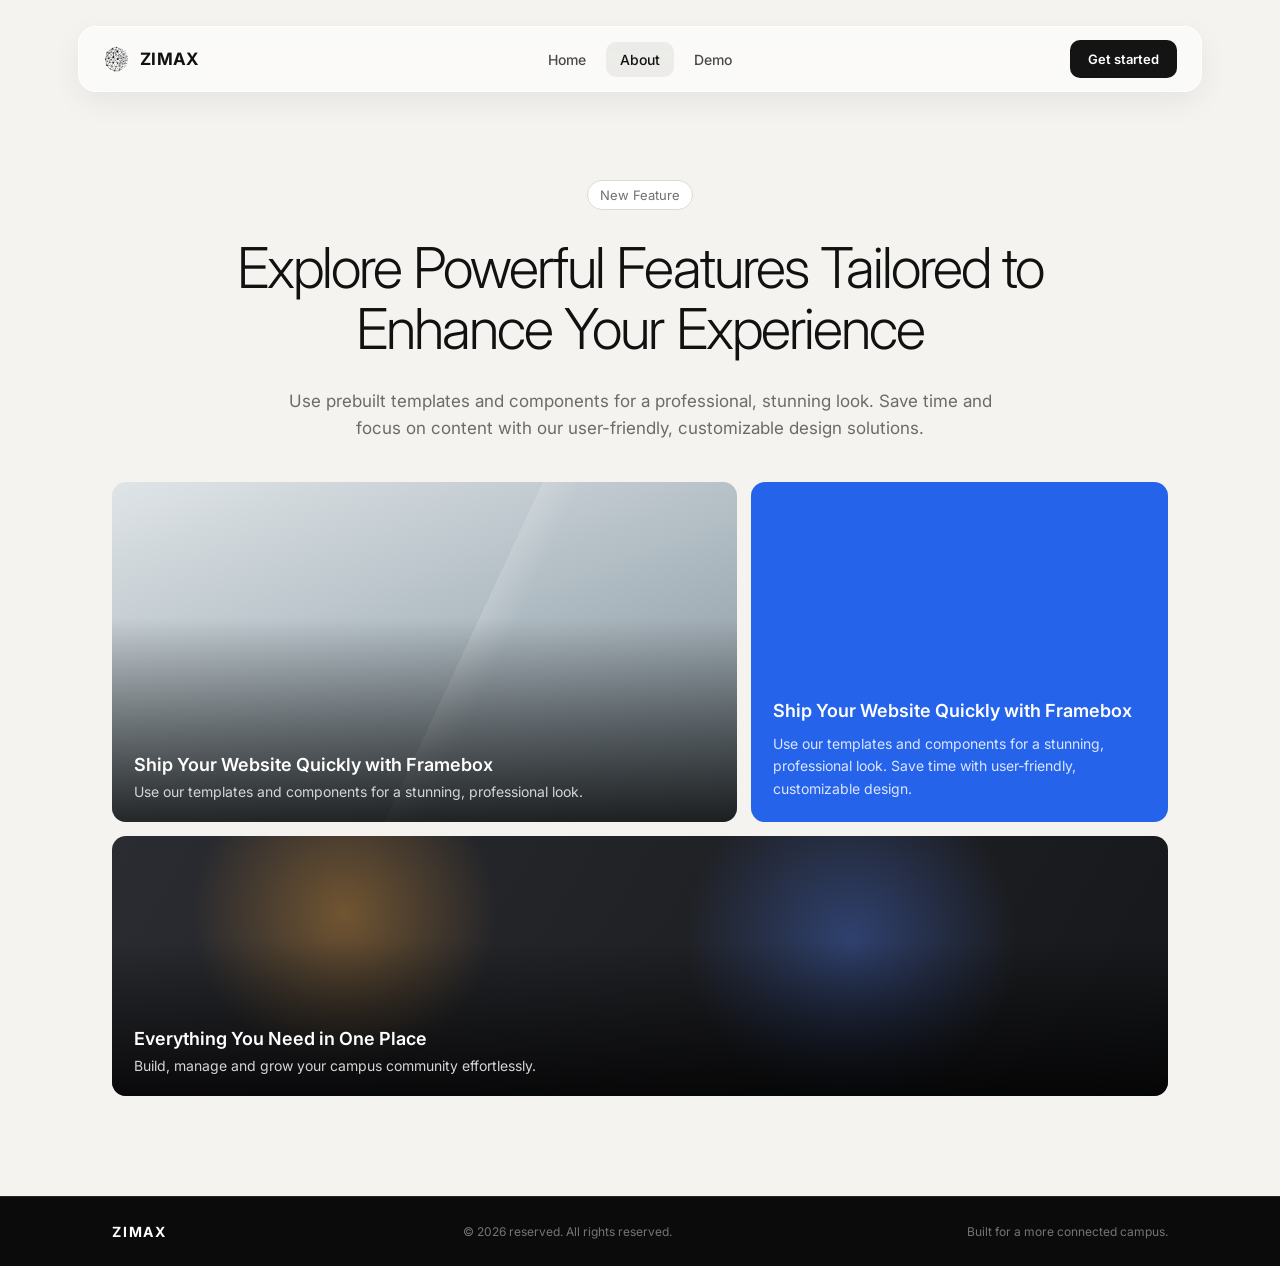
==== about.html @ b288dea6 "about and demo page" ====
<!DOCTYPE html>
<html lang="pt-BR">
<head>
  <meta charset="UTF-8">
  <meta name="viewport" content="width=device-width, initial-scale=1.0">
  <title>Zimax — About</title>
  <link rel="preconnect" href="https://fonts.googleapis.com">
  <link rel="preconnect" href="https://fonts.gstatic.com" crossorigin>
  <link href="https://fonts.googleapis.com/css2?family=Inter:wght@400;500;600;700;800&display=swap" rel="stylesheet">
  <link rel="stylesheet" href="demo.css">
</head>
<body>

  <header class="demo-header">
    <nav class="demo-nav">
      <a class="demo-brand" href="index.html">
        <img src="zimax_logo.png" alt="">
        <span>ZIMAX</span>
      </a>
      <ul class="demo-links">
        <li><a href="index.html">Home</a></li>
        <li><a href="about.html" class="active">About</a></li>
        <li><a href="demo.html">Demo</a></li>
      </ul>
      <details class="demo-menu">
        <summary aria-label="Menu">&#9776;</summary>
        <ul class="demo-menu-links">
          <li><a href="index.html">Home</a></li>
          <li><a href="about.html">About</a></li>
          <li><a href="demo.html">Demo</a></li>
          <li><a href="https://zimax.app">Get started</a></li>
        </ul>
      </details>
      <a href="https://zimax.app" class="btn btn-pill btn-cta">Get started</a>
    </nav>
  </header>

  <main id="top">
    <section class="demo-features about-features" id="features">
      <div class="container">
        <span class="feature-pill">New Feature</span>
        <h2>Explore Powerful Features Tailored to<br>Enhance Your Experience</h2>
        <p class="features-sub">Use prebuilt templates and components for a professional, stunning look. Save time and focus on content with our user-friendly, customizable design solutions.</p>

        <div class="feature-grid">
          <div class="feature-card photo-card">
            <div class="photo-art"></div>
            <div class="feature-caption">
              <h3>Ship Your Website Quickly with Framebox</h3>
              <p>Use our templates and components for a stunning, professional look.</p>
            </div>
          </div>
          <div class="feature-card blue-card">
            <h3>Ship Your Website Quickly with Framebox</h3>
            <p>Use our templates and components for a stunning, professional look. Save time with user-friendly, customizable design.</p>
          </div>
          <div class="feature-card photo-card second">
            <div class="photo-collage"></div>
            <div class="feature-caption">
              <h3>Everything You Need in One Place</h3>
              <p>Build, manage and grow your campus community effortlessly.</p>
            </div>
          </div>
        </div>
      </div>
    </section>

    <footer class="site-footer">
      <div class="container footer-inner">
        <span class="footer-brand">ZIMAX</span>
        <span class="footer-copy">&copy; 2026 reserved. All rights reserved.</span>
        <span class="footer-note">Built for a more connected campus.</span>
      </div>
    </footer>
  </main>

</body>
</html>
---- demo.css ----
* { margin: 0; padding: 0; box-sizing: border-box; }

:root {
  --white: #ffffff;
  --beige: #f4f3ef;
  --dark: #0b0b0b;
  --ink: #111111;
  --muted: #6b6b6b;
  --note: #9a9a9a;
  --font: "Inter", system-ui, -apple-system, sans-serif;
}

html { scroll-behavior: smooth; }

body {
  font-family: var(--font);
  color: var(--ink);
  background: var(--white);
  -webkit-font-smoothing: antialiased;
  overflow-x: hidden;
}
a { text-decoration: none; color: inherit; }
ul { list-style: none; }
img { max-width: 100%; display: block; }

.container { width: 100%; max-width: 1120px; margin: 0 auto; padding: 0 32px; }

/* Header */
.demo-header {
  position: fixed;
  top: 26px;
  left: 0;
  right: 0;
  z-index: 50;
  padding: 0 78px;
}
.demo-nav {
  width: 100%;
  max-width: 1190px;
  height: 66px;
  margin: 0 auto;
  padding: 0 24px;
  display: grid;
  grid-template-columns: 1fr auto 1fr;
  align-items: center;
  border-radius: 18px;
  background: rgba(255, 255, 255, .58);
  backdrop-filter: blur(18px) saturate(140%);
  -webkit-backdrop-filter: blur(18px) saturate(140%);
  border: 1px solid rgba(255, 255, 255, .7);
  box-shadow: 0 10px 30px rgba(0, 0, 0, .06);
}
.demo-brand { display: inline-flex; align-items: center; gap: 10px; justify-self: start; }
.demo-brand img { width: 27px; height: auto; }
.demo-brand span { font-size: 17px; font-weight: 700; letter-spacing: .02em; color: var(--ink); }
.demo-links { display: flex; gap: 6px; justify-self: center; }
.demo-links a {
  display: block;
  font-size: 14px; font-weight: 500;
  color: #4a4a4a;
  padding: 9px 14px;
  border-radius: 10px;
  transition: background .25s ease, color .25s ease, transform .25s ease;
}
.demo-links a:hover { color: #000; transform: translateY(-1px); }
.demo-links a.active { background: rgba(0, 0, 0, .06); color: #111; }
.demo-menu { display: none; }
.demo-menu summary {
  list-style: none;
  cursor: pointer;
  font-size: 20px;
  line-height: 1;
  padding: 8px 10px;
  color: #111;
}
.demo-menu summary::-webkit-details-marker { display: none; }
.demo-menu-links {
  position: absolute;
  right: 0;
  top: 48px;
  min-width: 170px;
  background: rgba(255,255,255,.96);
  backdrop-filter: blur(16px);
  border: 1px solid rgba(0,0,0,.08);
  border-radius: 14px;
  padding: 8px;
  box-shadow: 0 14px 30px rgba(0,0,0,.10);
}
.demo-menu-links li a {
  display: block;
  padding: 10px 12px;
  border-radius: 8px;
  font-size: 14px;
  color: #333;
}
.demo-menu-links li a:hover { background: rgba(0,0,0,.05); }

/* Hero */
.demo-hero {
  position: relative;
  padding: 168px 0 70px;
  text-align: center;
  background-color: var(--white);
  background-image:
    linear-gradient(to bottom,
      rgba(255, 255, 255, 0) 0%,
      rgba(255, 255, 255, .12) 14%,
      rgba(255, 255, 255, .55) 32%,
      rgba(255, 255, 255, .92) 52%,
      #ffffff 70%),
    linear-gradient(to right, #d6d6d6 1px, transparent 1px),
    linear-gradient(to bottom, #d6d6d6 1px, transparent 1px);
  background-size: auto, 64px 64px, 64px 64px;
  background-position: center top;
}
.announce {
  display: inline-flex; align-items: center; gap: 8px;
  border: 1px solid #d6d6d6;
  border-radius: 999px;
  padding: 7px 14px;
  background: rgba(255, 255, 255, .72);
  font-size: 13px; color: #555;
}
.announce a { color: #111; font-weight: 600; }
.demo-hero h1 {
  margin-top: 28px;
  font-size: clamp(38px, 4.4vw, 58px);
  font-weight: 300;
  letter-spacing: -.035em;
  line-height: 1.08;
  color: #1d1d1d;
}
.demo-sub { margin: 24px auto 0; max-width: 720px; font-size: 17px; line-height: 1.6; color: var(--muted); }
.hero-actions { display: flex; justify-content: center; gap: 10px; margin-top: 26px; }
.btn {
  display: inline-flex; align-items: center; gap: 8px;
  border-radius: 10px; padding: 12px 20px;
  font-size: 13px; font-weight: 600; cursor: pointer;
  transition: transform .25s ease, background .25s ease, box-shadow .25s ease;
}
.btn:hover { transform: translateY(-2px); }
.btn-primary { background: var(--dark); color: #fff; }
.btn-primary:hover { background: #2c2c2c; box-shadow: 0 8px 20px rgba(0,0,0,.16); }
.btn-outline { background: #fff; color: #141414; border: 1px solid #d6d6d6; }
.btn-outline:hover { background: #f2f2f2; }
.btn-pill { border-radius: 10px; display: inline-flex; align-items: center; justify-content: center; }
.btn-cta { justify-self: end; background: #141414; color: #fff; padding: 11px 18px; }
.btn-cta:hover { background: #2c2c2c; }

.proof { display: flex; justify-content: center; align-items: center; gap: 12px; margin-top: 24px; }
.avatars { display: flex; }
.av { width: 24px; height: 24px; border-radius: 50%; border: 2px solid var(--white); margin-left: -7px; }
.av:first-child { margin-left: 0; }
.av1 { background: linear-gradient(135deg, #c98f6a, #5d3420); }
.av2 { background: linear-gradient(135deg, #8fb0d1, #2f4d6b); }
.av3 { background: linear-gradient(135deg, #d1a3b8, #6b3d52); }
.av4 { background: linear-gradient(135deg, #9dbf8f, #3d5c33); }
.proof-text { display: flex; align-items: center; gap: 8px; font-size: 13px; color: #8a8a8a; }
.stars { color: #e0a829; letter-spacing: 2px; font-size: 12px; }

/* Phones */
.phone-stage { position: relative; height: 480px; margin-top: 36px; }
.glow {
  position: absolute; left: 50%; top: 50%;
  width: 620px; height: 420px;
  transform: translate(-50%, -50%);
  background: radial-gradient(ellipse at center, rgba(26,120,140,.22), rgba(37,99,235,.12) 40%, transparent 70%);
  filter: blur(28px);
  animation: glowPulse 7s ease-in-out infinite;
}
@keyframes glowPulse { 0%,100% { opacity: .65; } 50% { opacity: 1; } }

.phone {
  position: absolute;
  background: #111214;
  border: 3px solid #2a2b2f;
  border-radius: 34px;
  padding: 3px;
  box-shadow: 0 30px 60px rgba(0,0,0,.18);
  overflow: hidden;
}
.phone img { width: 100%; height: 100%; object-fit: cover; object-position: top; border-radius: 30px; }
.phone-center {
  width: 256px; height: 470px;
  left: 50%; top: 0;
  transform: translateX(-50%);
  z-index: 3;
  animation: phoneFloat 6s ease-in-out infinite;
}
.phone-left {
  width: 194px; height: 370px;
  left: calc(50% - 250px); top: 60px;
  transform: rotate(-7deg);
  z-index: 2; opacity: .9;
  animation: phoneFloatLeft 7s ease-in-out infinite;
}
.phone-right {
  width: 194px; height: 370px;
  right: calc(50% - 250px); top: 60px;
  transform: rotate(7deg);
  z-index: 2; opacity: .9;
  animation: phoneFloatRight 7s ease-in-out infinite;
}
@keyframes phoneFloat { 0%,100% { transform: translateX(-50%) translateY(0); } 50% { transform: translateX(-50%) translateY(-12px); } }
@keyframes phoneFloatLeft { 0%,100% { transform: rotate(-7deg) translateY(0); } 50% { transform: rotate(-7deg) translateY(-9px); } }
@keyframes phoneFloatRight { 0%,100% { transform: rotate(7deg) translateY(0); } 50% { transform: rotate(7deg) translateY(-9px); } }

.companies { margin-top: 6px; font-size: 13px; color: var(--note); }
.logo-strip {
  display: flex; justify-content: center; align-items: center;
  flex-wrap: wrap; gap: 34px;
  margin-top: 42px;
  font-size: 15px; font-weight: 700;
  color: #b9b9b9;
}

/* Features */
.demo-features { background: var(--beige); padding: 80px 0 100px; text-align: center; }
.about-features { padding-top: 180px; }
.feature-pill {
  display: inline-block;
  background: #fff; border: 1px solid #dedbd4;
  border-radius: 999px; padding: 6px 12px;
  font-size: 13px; color: #6f6f6f;
}
.demo-features h2 {
  margin-top: 28px;
  font-size: clamp(38px, 4.4vw, 58px);
  line-height: 1.08;
  letter-spacing: -.035em;
  font-weight: 300;
  color: var(--ink);
}
.features-sub { margin: 28px auto 0; max-width: 720px; font-size: 17px; line-height: 1.6; color: var(--muted); }
.feature-grid { display: grid; grid-template-columns: 1.5fr 1fr; gap: 14px; margin-top: 40px; text-align: left; }
.feature-card { position: relative; border-radius: 14px; overflow: hidden; min-height: 340px; }
.photo-card img { width: 100%; height: 100%; object-fit: cover; }
.photo-art {
  position: absolute; inset: 0;
  background:
    linear-gradient(115deg, transparent 55%, rgba(255,255,255,.16) 55%, transparent 60%),
    linear-gradient(160deg, #dfe4e7, #aebac1 50%, #7f8c95);
}
.photo-art::after {
  content: ;
  position: absolute; left: 12%; right: 12%; bottom: 0; height: 62%;
  background: linear-gradient(180deg, rgba(60,74,84,.25), rgba(35,45,52,.45));
  clip-path: polygon(0 22%, 18% 22%, 18% 0, 52% 0, 52% 18%, 78% 18%, 78% 6%, 100% 6%, 100% 100%, 0 100%);
}
.feature-card::after { content: ""; position: absolute; inset: 0; background: linear-gradient(to top, rgba(0,0,0,.78), transparent 60%); }
.blue-card::after { display: none; }
.feature-caption { position: absolute; left: 22px; right: 22px; bottom: 20px; z-index: 2; }
.feature-caption h3 { font-size: 18px; font-weight: 600; color: #fff; }
.feature-caption p { margin-top: 6px; font-size: 14px; color: #d5d5d5; line-height: 1.5; }
.blue-card { background: #2563eb; padding: 22px; display: flex; flex-direction: column; justify-content: flex-end; }
.blue-card h3 { font-size: 18px; font-weight: 600; line-height: 1.3; color: #fff; }
.blue-card p { margin-top: 10px; font-size: 14px; line-height: 1.6; color: #dce6ff; }
.feature-card.second { grid-column: 1 / -1; min-height: 260px; }
.photo-collage {
  position: absolute; inset: 0;
  background:
    radial-gradient(circle at 22% 30%, rgba(255,170,60,.35), transparent 18%),
    radial-gradient(circle at 70% 40%, rgba(80,130,255,.35), transparent 22%),
    linear-gradient(120deg, #2b2c31, #16171a);
}

@media (max-width: 900px) {
  .demo-links { gap: 2px; }
  .feature-grid { grid-template-columns: 1fr; }
  .feature-card.second { grid-column: auto; }
}

@media (max-width: 680px) {
  .demo-header { top: 14px; padding: 0 16px; }
  .demo-nav { grid-template-columns: 1fr auto; height: 58px; padding: 0 12px 0 18px; }
  .demo-links, .btn-cta { display: none; }
  .demo-menu { display: block; justify-self: end; }
  .container { padding: 0 24px; }
  .demo-hero {
    padding: 140px 0 50px;
    background-image:
      linear-gradient(to bottom,
        rgba(255,255,255,0) 0%,
        rgba(255,255,255,.25) 16%,
        rgba(255,255,255,.85) 34%,
        #ffffff 52%),
      linear-gradient(to right, #d6d6d6 1px, transparent 1px),
      linear-gradient(to bottom, #d6d6d6 1px, transparent 1px);
    background-size: auto, 48px 48px, 48px 48px;
  }
  .demo-hero h1 { font-size: clamp(36px, 9vw, 48px); }
  .demo-sub { font-size: 16px; }
  .hero-actions { flex-direction: column; align-items: stretch; max-width: 320px; margin-inline: auto; }
  .hero-actions .btn { justify-content: center; white-space: nowrap; }
  .phone-stage { transform: scale(.72); margin-bottom: -110px; }
  .demo-features h2 { font-size: clamp(36px, 9vw, 48px); }
  .features-sub { font-size: 16px; }
  .phone-stage { height: 380px; transform-origin: top center; }
  .logo-strip { gap: 18px; font-size: 12px; }
  .demo-features { padding: 56px 0 70px; }
  .about-features { padding-top: 150px; }
}

@media (prefers-reduced-motion: reduce) {
  *, *::before, *::after { animation: none !important; transition: none !important; }
}

/* Footer */
.site-footer { background: var(--dark); border-top: 1px solid #262626; padding: 26px 0; }
.footer-inner { display: flex; align-items: center; justify-content: space-between; gap: 16px; }
.footer-brand { color: #fff; font-weight: 700; letter-spacing: .13em; font-size: 14px; }
.footer-copy, .footer-note { color: #757570; font-size: 12px; }
@media (max-width: 680px) {
  .footer-inner { flex-wrap: wrap; gap: 8px; }
  .footer-note { display: none; }
}
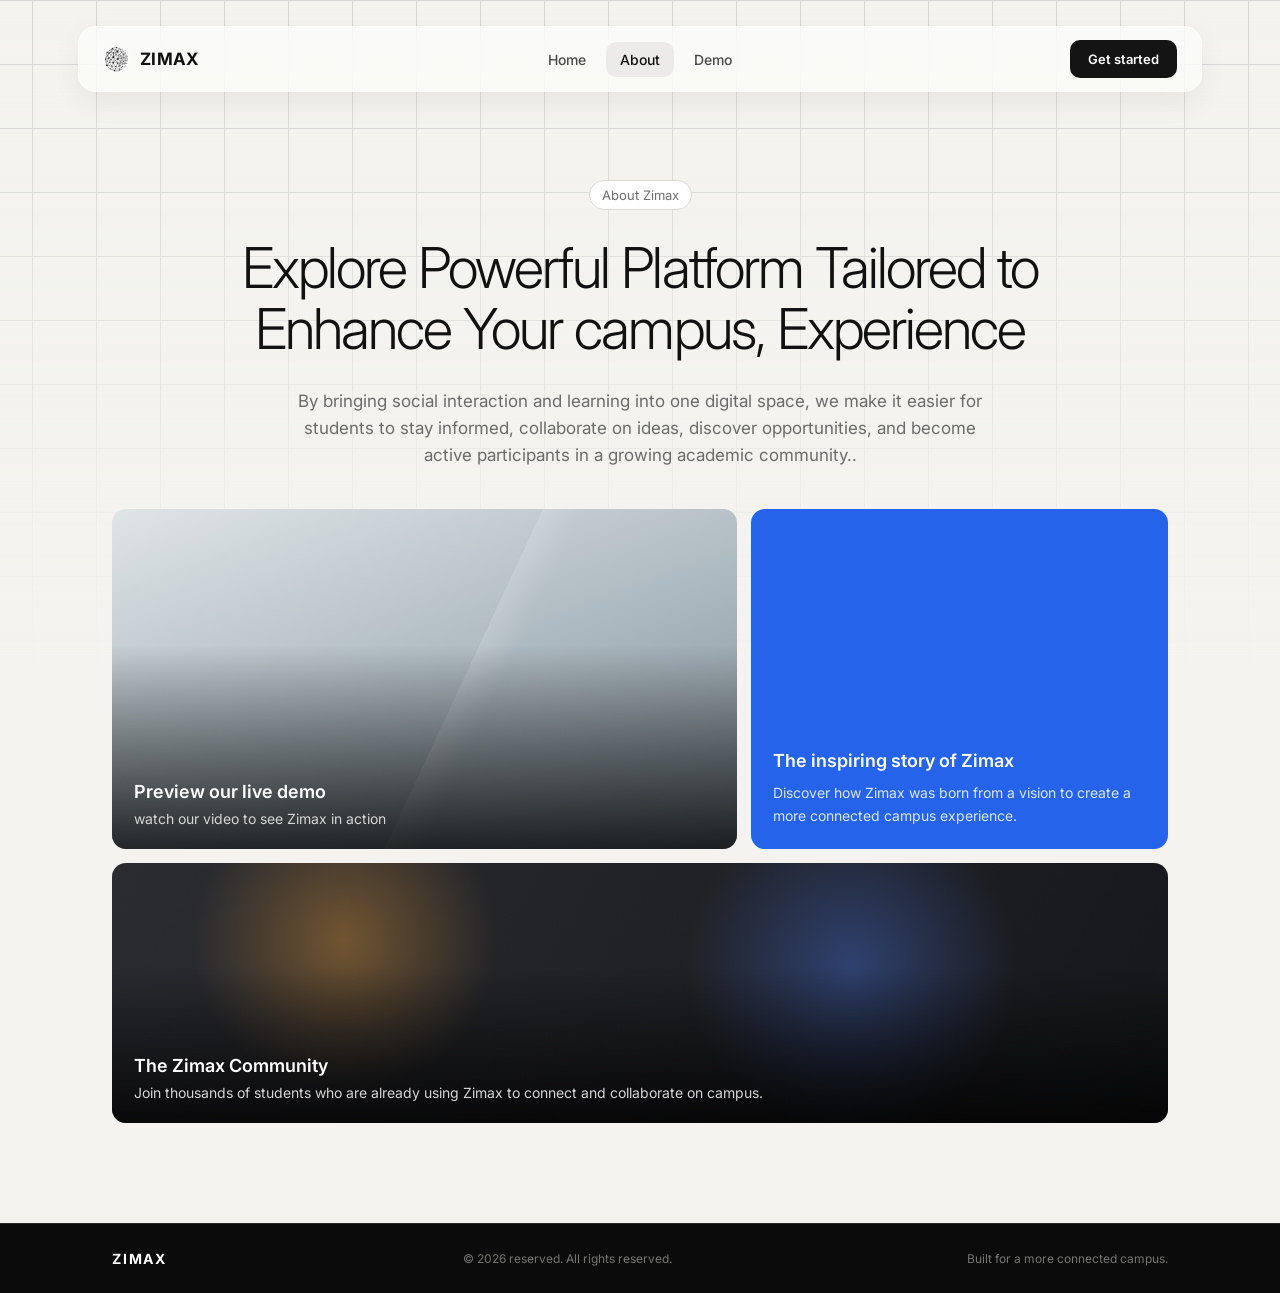
==== commit 55898990: "about page done" ====
--- a/about.html
+++ b/about.html
@@ -38,27 +38,27 @@
   <main id="top">
     <section class="demo-features about-features" id="features">
       <div class="container">
-        <span class="feature-pill">New Feature</span>
-        <h2>Explore Powerful Features Tailored to<br>Enhance Your Experience</h2>
-        <p class="features-sub">Use prebuilt templates and components for a professional, stunning look. Save time and focus on content with our user-friendly, customizable design solutions.</p>
+        <span class="feature-pill">About Zimax</span>
+        <h2>Explore Powerful Platform Tailored to<br>Enhance Your campus,  Experience</h2>
+        <p class="features-sub">By bringing social interaction and learning into one digital space, we make it easier for students to stay informed, collaborate on ideas, discover opportunities, and become active participants in a growing academic community..</p>
 
         <div class="feature-grid">
           <div class="feature-card photo-card">
             <div class="photo-art"></div>
             <div class="feature-caption">
-              <h3>Ship Your Website Quickly with Framebox</h3>
-              <p>Use our templates and components for a stunning, professional look.</p>
+              <h3>Preview our live demo</h3>
+              <p>watch our video to see Zimax in action</p>
             </div>
           </div>
           <div class="feature-card blue-card">
-            <h3>Ship Your Website Quickly with Framebox</h3>
-            <p>Use our templates and components for a stunning, professional look. Save time with user-friendly, customizable design.</p>
+            <h3>The inspiring story of Zimax</h3>
+            <p>Discover how Zimax was born from a vision to create a more connected campus experience.</p>
           </div>
           <div class="feature-card photo-card second">
             <div class="photo-collage"></div>
             <div class="feature-caption">
-              <h3>Everything You Need in One Place</h3>
-              <p>Build, manage and grow your campus community effortlessly.</p>
+              <h3>The Zimax Community</h3>
+              <p>Join thousands of students who are already using Zimax to connect and collaborate on campus.</p>
             </div>
           </div>
         </div>
--- a/demo.css
+++ b/demo.css
@@ -216,7 +216,20 @@
 
 /* Features */
 .demo-features { background: var(--beige); padding: 80px 0 100px; text-align: center; }
-.about-features { padding-top: 180px; }
+.about-features {
+  padding-top: 180px;
+  background-color: var(--beige);
+  background-image:
+    linear-gradient(to bottom,
+      rgba(244, 243, 239, 0) 0%,
+      rgba(244, 243, 239, .18) 14%,
+      rgba(244, 243, 239, .6) 32%,
+      #f4f3ef 55%),
+    linear-gradient(to right, #d6d6d6 1px, transparent 1px),
+    linear-gradient(to bottom, #d6d6d6 1px, transparent 1px);
+  background-size: auto, 64px 64px, 64px 64px;
+  background-position: center top;
+}
 .feature-pill {
   display: inline-block;
   background: #fff; border: 1px solid #dedbd4;
@@ -298,7 +311,18 @@
   .phone-stage { height: 380px; transform-origin: top center; }
   .logo-strip { gap: 18px; font-size: 12px; }
   .demo-features { padding: 56px 0 70px; }
-  .about-features { padding-top: 150px; }
+  .about-features {
+    padding-top: 150px;
+    background-image:
+      linear-gradient(to bottom,
+        rgba(244, 243, 239, 0) 0%,
+        rgba(244, 243, 239, .25) 16%,
+        rgba(244, 243, 239, .85) 34%,
+        #f4f3ef 52%),
+      linear-gradient(to right, #d6d6d6 1px, transparent 1px),
+      linear-gradient(to bottom, #d6d6d6 1px, transparent 1px);
+    background-size: auto, 48px 48px, 48px 48px;
+  }
 }
 
 @media (prefers-reduced-motion: reduce) {
